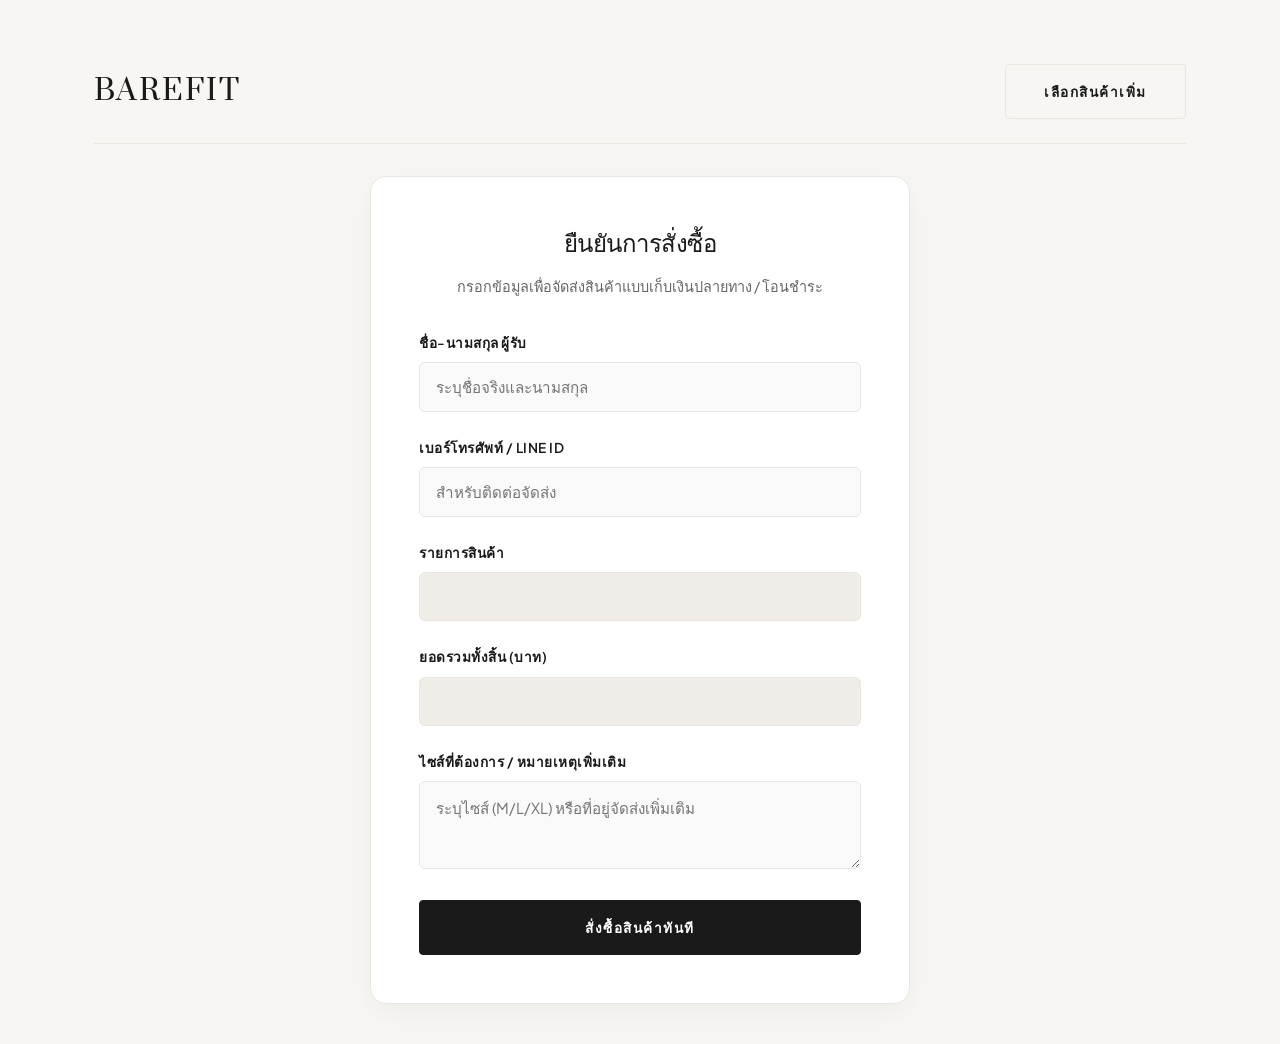
==== order.html @ 04f54b13 "Add files via upload" ====
<!DOCTYPE html>
<html lang="th">
<head>
  <meta charset="UTF-8">
  <meta name="viewport" content="width=device-width, initial-scale=1.0">
  <title>Checkout | BareFit Underwear</title>
  <link rel="stylesheet" href="style.css">
</head>
<body>
  <div class="container">
    <header class="nav-header">
      <a href="index.html" class="brand-logo">BareFit</a>
      <a href="product.html" class="btn btn-secondary">เลือกสินค้าเพิ่ม</a>
    </header>

    <div class="form-card">
      <h2 style="text-align: center; margin-bottom: 0.5rem;">ยืนยันการสั่งซื้อ</h2>
      <p style="text-align: center; color: var(--text-muted); font-size: 0.9rem; margin-bottom: 2rem;">กรอกข้อมูลเพื่อจัดส่งสินค้าแบบเก็บเงินปลายทาง / โอนชำระ</p>
      
      <form id="orderForm">
        <div class="form-group">
          <label>ชื่อ-นามสกุล ผู้รับ</label>
          <input type="text" id="customerName" placeholder="ระบุชื่อจริงและนามสกุล" required>
        </div>
        <div class="form-group">
          <label>เบอร์โทรศัพท์ / LINE ID</label>
          <input type="text" id="contact" placeholder="สำหรับติดต่อจัดส่ง" required>
        </div>
        <div class="form-group">
          <label>รายการสินค้า</label>
          <input type="text" id="items" readonly style="background:#f0ede8; color:#333; font-weight:600;">
        </div>
        <div class="form-group">
          <label>ยอดรวมทั้งสิ้น (บาท)</label>
          <input type="number" id="total" readonly style="background:#f0ede8; color:#333; font-weight:600;">
        </div>
        <div class="form-group">
          <label>ไซส์ที่ต้องการ / หมายเหตุเพิ่มเติม</label>
          <textarea id="note" rows="3" placeholder="ระบุไซส์ (M/L/XL) หรือที่อยู่จัดส่งเพิ่มเติม"></textarea>
        </div>
        <button type="submit" class="btn" style="width:100%;">สั่งซื้อสินค้าทันที</button>
      </form>
    </div>
  </div>
  <script src="script.js"></script>
</body>
</html>
---- style.css ----
@import url('https://fonts.googleapis.com/css2?family=Plus+Jakarta+Sans:wght@300;400;500;600&family=Prata&display=swap');

:root {
  --bg-color: #f7f6f3;
  --card-bg: #ffffff;
  --text-main: #1a1a1a;
  --text-muted: #666666;
  --accent-gold: #c5a059;
  --border-light: #e8e6e1;
  --border-dark: #1a1a1a;
  --shadow-soft: 0 10px 30px rgba(0, 0, 0, 0.04);
  --shadow-hover: 0 15px 35px rgba(0, 0, 0, 0.08);

  --seamless-tag: #d8c8b8;
  --cotton-tag: #b8c8d8;
  --sport-tag: #a8b8a8;
  --lounge-tag: #d8b8b8;
}

* { box-sizing: border-box; margin: 0; padding: 0; }

body {
  font-family: 'Plus Jakarta Sans', sans-serif;
  background-color: var(--bg-color);
  color: var(--text-main);
  line-height: 1.7;
  -webkit-font-smoothing: antialiased;
}

h1, h2, h3 {
  font-family: 'Prata', serif;
  font-weight: 400;
  letter-spacing: -0.02em;
}

a { text-decoration: none; color: inherit; }

.container { max-width: 1140px; margin: 0 auto; padding: 2.5rem 1.5rem; }

/* Navbar */
.nav-header {
  display: flex;
  justify-content: space-between;
  align-items: center;
  padding: 1.5rem 0;
  border-bottom: 1px solid var(--border-light);
  margin-bottom: 2rem;
}

.brand-logo {
  font-family: 'Prata', serif;
  font-size: 1.8rem;
  letter-spacing: 2px;
  text-transform: uppercase;
}

/* Hero Section */
.hero {
  text-align: center;
  padding: 7rem 1.5rem;
  background: #ffffff;
  border-radius: 16px;
  box-shadow: var(--shadow-soft);
  margin-bottom: 3.5rem;
  border: 1px solid var(--border-light);
}

.hero h1 { font-size: 3rem; margin-bottom: 1.2rem; line-height: 1.2; }
.hero p { color: var(--text-muted); font-size: 1.1rem; max-width: 600px; margin: 0 auto 2.5rem; }

/* Buttons */
.btn {
  display: inline-block;
  padding: 0.95rem 2.4rem;
  border: 1px solid var(--border-dark);
  background: var(--border-dark);
  color: #fff;
  font-size: 0.85rem;
  font-weight: 600;
  text-transform: uppercase;
  letter-spacing: 1.5px;
  border-radius: 4px;
  cursor: pointer;
  transition: all 0.3s cubic-bezier(0.16, 1, 0.3, 1);
}

.btn:hover {
  background: transparent;
  color: var(--border-dark);
  transform: translateY(-2px);
}

.btn-secondary {
  background: transparent;
  color: var(--border-dark);
  border: 1px solid var(--border-light);
}

.btn-secondary:hover {
  border-color: var(--border-dark);
  background: var(--border-dark);
  color: #fff;
}

/* Grid & Cards */
.mood-grid, .product-grid {
  display: grid;
  grid-template-columns: repeat(auto-fill, minmax(260px, 1fr));
  gap: 2rem;
}

.card {
  background: var(--card-bg);
  border: 1px solid var(--border-light);
  border-radius: 12px;
  padding: 1.5rem;
  text-align: left;
  transition: all 0.3s ease;
  position: relative;
  overflow: hidden;
  display: flex;
  flex-direction: column;
}

.card:hover {
  transform: translateY(-6px);
  box-shadow: var(--shadow-hover);
}

.card img {
  width: 100%;
  aspect-ratio: 1/1;
  object-fit: cover;
  border-radius: 8px;
  margin-bottom: 1.2rem;
  background-color: #f0ede8;
}

.card h3 { font-size: 1.2rem; margin-bottom: 0.4rem; }
.card p { color: var(--text-muted); font-size: 0.88rem; margin-bottom: 1.2rem; flex-grow: 1; }
.card .price { font-size: 1.1rem; font-weight: 600; color: var(--text-main); margin-bottom: 1rem; }

/* Category Tags */
.card-tag {
  display: inline-block;
  font-size: 0.7rem;
  font-weight: 600;
  text-transform: uppercase;
  letter-spacing: 1px;
  padding: 0.25rem 0.6rem;
  border-radius: 4px;
  margin-bottom: 0.8rem;
  width: fit-content;
}

.tag-seamless { background: var(--seamless-tag); color: #fff; }
.tag-cotton { background: var(--cotton-tag); color: #fff; }
.tag-sport { background: var(--sport-tag); color: #fff; }
.tag-lounge { background: var(--lounge-tag); color: #fff; }

/* Filter Bar */
#filter-bar {
  display: flex;
  justify-content: center;
  gap: 0.8rem;
  flex-wrap: wrap;
  margin-bottom: 3rem;
}

#filter-bar button {
  padding: 0.6rem 1.4rem;
  border: 1px solid var(--border-light);
  background: var(--card-bg);
  color: var(--text-muted);
  border-radius: 30px;
  font-size: 0.85rem;
  font-weight: 500;
  cursor: pointer;
  transition: all 0.2s ease;
}

#filter-bar button:hover, #filter-bar button.active {
  border-color: var(--border-dark);
  background: var(--border-dark);
  color: #fff;
}

/* Forms */
.form-card {
  background: #fff;
  padding: 3rem;
  border-radius: 16px;
  border: 1px solid var(--border-light);
  box-shadow: var(--shadow-soft);
  max-width: 540px;
  margin: 0 auto;
}

.form-group { margin-bottom: 1.5rem; text-align: left; }
.form-group label { display: block; margin-bottom: 0.5rem; font-size: 0.85rem; font-weight: 600; text-transform: uppercase; letter-spacing: 0.5px; }
.form-group input, .form-group textarea {
  width: 100%;
  padding: 0.9rem 1rem;
  border: 1px solid var(--border-light);
  border-radius: 6px;
  font-family: inherit;
  font-size: 0.95rem;
  background: #fafafa;
  transition: border 0.2s ease;
}

.form-group input:focus, .form-group textarea:focus {
  outline: none;
  border-color: var(--border-dark);
  background: #fff;
}

/* Table */
.table-container {
  background: #fff;
  border-radius: 12px;
  border: 1px solid var(--border-light);
  overflow-x: auto;
  box-shadow: var(--shadow-soft);
}

table { width: 100%; border-collapse: collapse; text-align: left; font-size: 0.9rem; }
th { background: #fafafa; padding: 1.2rem 1rem; font-weight: 600; border-bottom: 1px solid var(--border-light); }
td { padding: 1.2rem 1rem; border-bottom: 1px solid var(--border-light); }
tr:last-child td { border-bottom: none; }
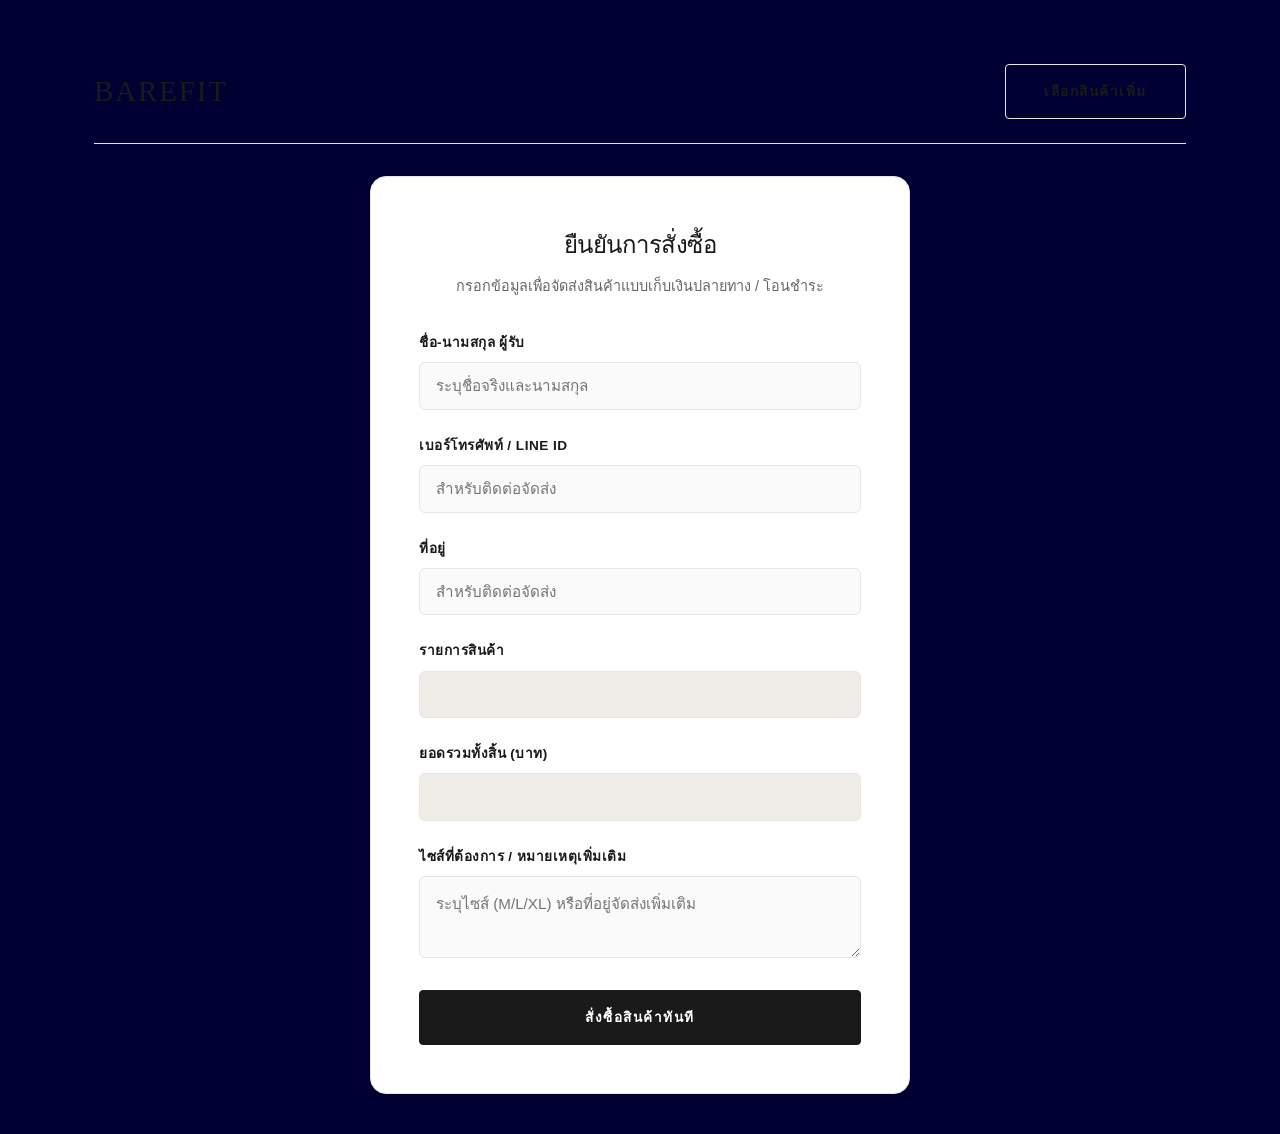
==== commit c7a46d82: "Update order.html" ====
--- a/order.html
+++ b/order.html
@@ -27,6 +27,10 @@
           <input type="text" id="contact" placeholder="สำหรับติดต่อจัดส่ง" required>
         </div>
         <div class="form-group">
+          <label>ที่อยู่</label>
+          <input type="text" id="contact" placeholder="สำหรับติดต่อจัดส่ง" required>
+        </div>
+        <div class="form-group">
           <label>รายการสินค้า</label>
           <input type="text" id="items" readonly style="background:#f0ede8; color:#333; font-weight:600;">
         </div>
--- a/style.css
+++ b/style.css
@@ -1,7 +1,7 @@
-@import url('https://fonts.googleapis.com/css2?family=Plus+Jakarta+Sans:wght@300;400;500;600&family=Prata&display=swap');
+@import url(''https://fonts.googleapis.com/css2?family=Plus+Jakarta+Sans:wght@300;400;500;600&family=Prata&display=swap'');
 
 :root {
-  --bg-color: #f7f6f3;
+  --bg-color: #000033;
   --card-bg: #ffffff;
   --text-main: #1a1a1a;
   --text-muted: #666666;
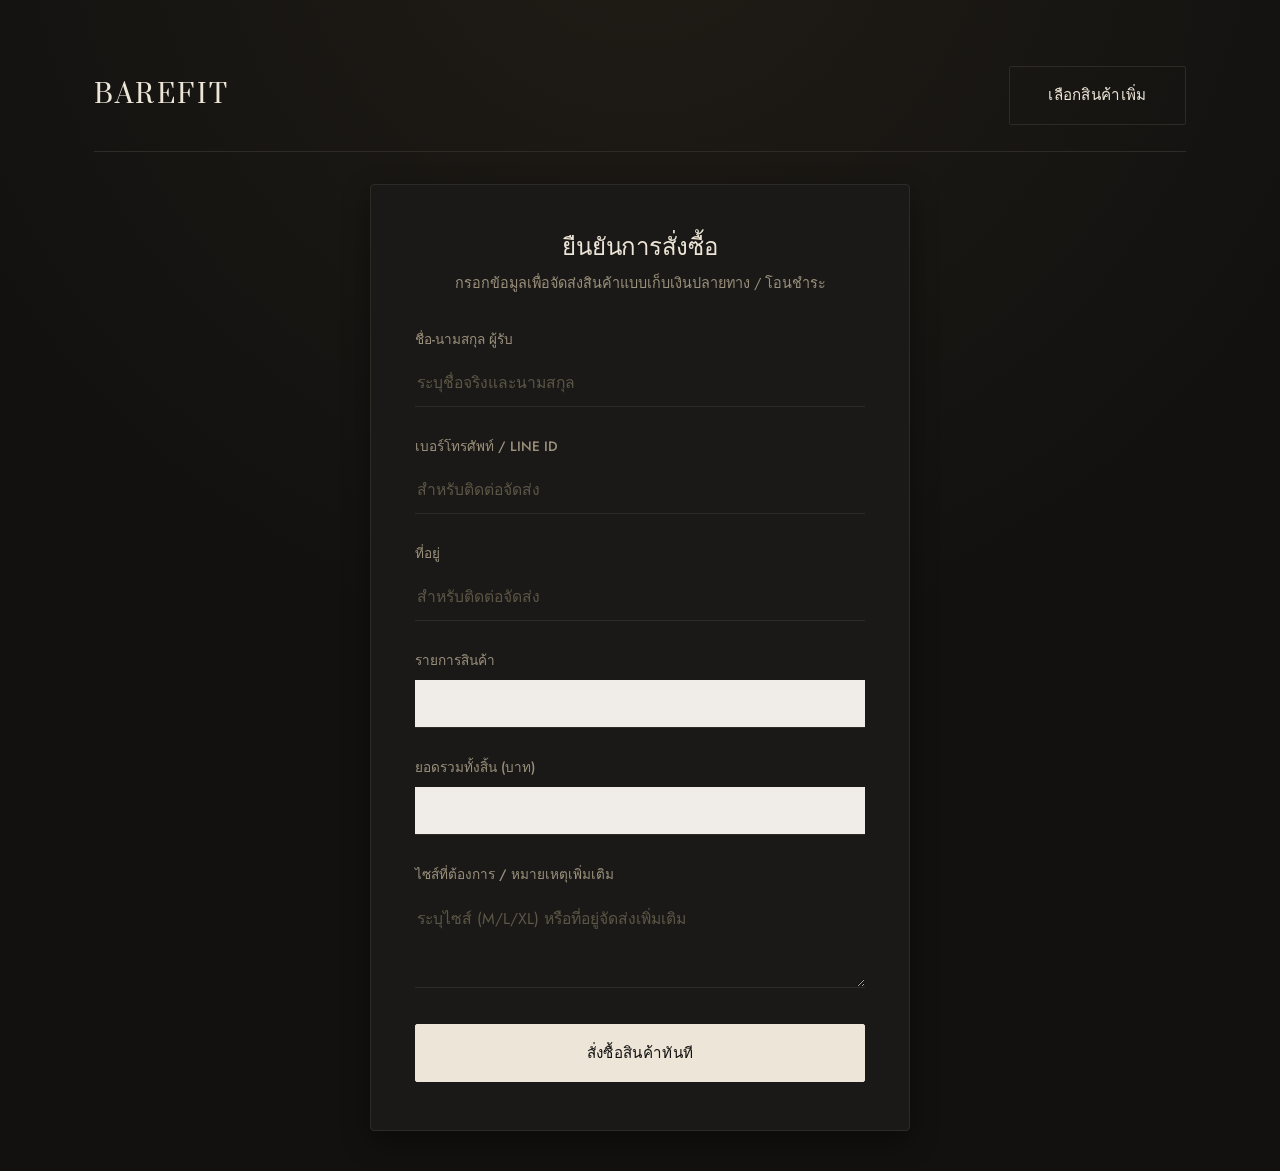
==== commit e4d3db6c: "Update order.html" ====
--- a/order.html
+++ b/order.html
@@ -3,7 +3,7 @@
 <head>
   <meta charset="UTF-8">
   <meta name="viewport" content="width=device-width, initial-scale=1.0">
-  <title>Checkout | BareFit Underwear</title>
+  <title>Checkout | 7GUY</title>
   <link rel="stylesheet" href="style.css">
 </head>
 <body>
--- a/style.css
+++ b/style.css
@@ -1,27 +1,36 @@
-@import url(''https://fonts.googleapis.com/css2?family=Plus+Jakarta+Sans:wght@300;400;500;600&family=Prata&display=swap'');
+@import url('https://fonts.googleapis.com/css2?family=Jost:wght@300;400;500;600&family=Prata&display=swap');
 
 :root {
-  --bg-color: #000033;
-  --card-bg: #ffffff;
-  --text-main: #1a1a1a;
-  --text-muted: #666666;
-  --accent-gold: #c5a059;
-  --border-light: #e8e6e1;
-  --border-dark: #1a1a1a;
-  --shadow-soft: 0 10px 30px rgba(0, 0, 0, 0.04);
-  --shadow-hover: 0 15px 35px rgba(0, 0, 0, 0.08);
-
-  --seamless-tag: #d8c8b8;
-  --cotton-tag: #b8c8d8;
-  --sport-tag: #a8b8a8;
-  --lounge-tag: #d8b8b8;
+  /* Core palette — deep charcoal, warm ivory, brass accent */
+  --bg-color: #121110;
+  --card-bg: #1B1917;
+  --ink: #121110;
+  --text-main: #EDE6D8;
+  --text-muted: #9A907C;
+  --accent-gold: #C9A15B;
+  --border-light: #2E2B26;
+  --border-dark: #EDE6D8;
+  --shadow-soft: 0 10px 28px rgba(0, 0, 0, 0.4);
+  --shadow-hover: 0 20px 44px rgba(0, 0, 0, 0.55);
+
+  /* Mood tags — tuned brighter to read clearly on a dark card */
+  --seamless-tag: #C9A15B;
+  --cotton-tag: #A9B78C;
+  --sport-tag: #7FA079;
+  --lounge-tag: #C08A98;
+
+  --radius-sm: 2px;
+  --radius-md: 4px;
+  --ease: cubic-bezier(0.16, 1, 0.3, 1);
 }
 
 * { box-sizing: border-box; margin: 0; padding: 0; }
 
 body {
-  font-family: 'Plus Jakarta Sans', sans-serif;
+  font-family: 'Jost', sans-serif;
+  font-weight: 400;
   background-color: var(--bg-color);
+  background-image: radial-gradient(circle at 50% -10%, rgba(201, 161, 91, 0.08), transparent 55%);
   color: var(--text-main);
   line-height: 1.7;
   -webkit-font-smoothing: antialiased;
@@ -30,58 +39,100 @@
 h1, h2, h3 {
   font-family: 'Prata', serif;
   font-weight: 400;
-  letter-spacing: -0.02em;
+  letter-spacing: -0.01em;
+  line-height: 1.25;
 }
 
 a { text-decoration: none; color: inherit; }
 
 .container { max-width: 1140px; margin: 0 auto; padding: 2.5rem 1.5rem; }
 
-/* Navbar */
+/* ============ Navbar ============ */
 .nav-header {
   display: flex;
   justify-content: space-between;
   align-items: center;
-  padding: 1.5rem 0;
+  padding: 1.6rem 0;
   border-bottom: 1px solid var(--border-light);
   margin-bottom: 2rem;
 }
 
 .brand-logo {
   font-family: 'Prata', serif;
-  font-size: 1.8rem;
-  letter-spacing: 2px;
+  font-size: 1.6rem;
+  letter-spacing: 2.5px;
   text-transform: uppercase;
-}
-
-/* Hero Section */
+  color: var(--text-main);
+}
+
+.nav-header nav a {
+  font-size: 0.92rem;
+  color: var(--text-muted);
+  margin-left: 2rem;
+  padding-bottom: 4px;
+  border-bottom: 1px solid transparent;
+  transition: color 0.25s var(--ease), border-color 0.25s var(--ease);
+}
+
+.nav-header nav a:hover,
+.nav-header nav a.active {
+  color: var(--text-main);
+  border-color: var(--accent-gold);
+}
+
+/* ============ Hero Section ============ */
 .hero {
-  text-align: center;
-  padding: 7rem 1.5rem;
-  background: #ffffff;
-  border-radius: 16px;
+  text-align: left;
+  padding: 6rem 3.5rem;
+  background: var(--card-bg);
+  border-radius: var(--radius-md);
   box-shadow: var(--shadow-soft);
   margin-bottom: 3.5rem;
   border: 1px solid var(--border-light);
 }
 
-.hero h1 { font-size: 3rem; margin-bottom: 1.2rem; line-height: 1.2; }
-.hero p { color: var(--text-muted); font-size: 1.1rem; max-width: 600px; margin: 0 auto 2.5rem; }
-
-/* Buttons */
+.hero h1 {
+  font-size: clamp(2.4rem, 4.5vw, 3.6rem);
+  max-width: 15ch;
+  margin-bottom: 1.6rem;
+  padding-bottom: 1.6rem;
+  position: relative;
+  color: var(--text-main);
+}
+
+.hero h1::after {
+  content: '';
+  position: absolute;
+  bottom: 0;
+  left: 0;
+  width: 64px;
+  height: 2px;
+  background: var(--accent-gold);
+}
+
+.hero p {
+  color: var(--text-muted);
+  font-size: 1.08rem;
+  max-width: 46ch;
+  margin: 0 0 2.5rem;
+}
+
+/* ============ Buttons ============ */
+/* Light ivory fill on dark surfaces reads as the premium move here,
+   rather than a bright accent color block. */
 .btn {
   display: inline-block;
-  padding: 0.95rem 2.4rem;
+  padding: 1rem 2.4rem;
   border: 1px solid var(--border-dark);
   background: var(--border-dark);
-  color: #fff;
-  font-size: 0.85rem;
-  font-weight: 600;
-  text-transform: uppercase;
-  letter-spacing: 1.5px;
-  border-radius: 4px;
+  color: var(--ink);
+  font-family: 'Jost', sans-serif;
+  font-size: 0.95rem;
+  font-weight: 500;
+  letter-spacing: 0.02em;
+  border-radius: var(--radius-sm);
   cursor: pointer;
-  transition: all 0.3s cubic-bezier(0.16, 1, 0.3, 1);
+  transition: background 0.35s var(--ease), color 0.35s var(--ease), transform 0.35s var(--ease);
 }
 
 .btn:hover {
@@ -92,17 +143,17 @@
 
 .btn-secondary {
   background: transparent;
-  color: var(--border-dark);
+  color: var(--text-main);
   border: 1px solid var(--border-light);
 }
 
 .btn-secondary:hover {
   border-color: var(--border-dark);
   background: var(--border-dark);
-  color: #fff;
-}
-
-/* Grid & Cards */
+  color: var(--ink);
+}
+
+/* ============ Grid & Cards ============ */
 .mood-grid, .product-grid {
   display: grid;
   grid-template-columns: repeat(auto-fill, minmax(260px, 1fr));
@@ -112,10 +163,10 @@
 .card {
   background: var(--card-bg);
   border: 1px solid var(--border-light);
-  border-radius: 12px;
-  padding: 1.5rem;
+  border-radius: var(--radius-md);
+  padding: 1.4rem 1.4rem 1.8rem;
   text-align: left;
-  transition: all 0.3s ease;
+  transition: transform 0.35s var(--ease), border-color 0.35s var(--ease), box-shadow 0.35s var(--ease);
   position: relative;
   overflow: hidden;
   display: flex;
@@ -124,6 +175,7 @@
 
 .card:hover {
   transform: translateY(-6px);
+  border-color: var(--accent-gold);
   box-shadow: var(--shadow-hover);
 }
 
@@ -131,34 +183,42 @@
   width: 100%;
   aspect-ratio: 1/1;
   object-fit: cover;
-  border-radius: 8px;
+  border-radius: var(--radius-sm);
   margin-bottom: 1.2rem;
-  background-color: #f0ede8;
-}
-
-.card h3 { font-size: 1.2rem; margin-bottom: 0.4rem; }
+  background-color: #26221D;
+  filter: grayscale(10%) brightness(0.96);
+  transition: filter 0.5s var(--ease), transform 0.6s var(--ease);
+}
+
+.card:hover img {
+  filter: grayscale(0%) brightness(1);
+  transform: scale(1.015);
+}
+
+.card h3 { font-size: 1.15rem; margin-bottom: 0.4rem; color: var(--text-main); }
 .card p { color: var(--text-muted); font-size: 0.88rem; margin-bottom: 1.2rem; flex-grow: 1; }
-.card .price { font-size: 1.1rem; font-weight: 600; color: var(--text-main); margin-bottom: 1rem; }
-
-/* Category Tags */
+.card .price { font-size: 1.05rem; font-weight: 500; font-family: 'Prata', serif; color: var(--accent-gold); margin-bottom: 1rem; }
+
+/* ============ Category Tags ============ */
 .card-tag {
   display: inline-block;
-  font-size: 0.7rem;
-  font-weight: 600;
-  text-transform: uppercase;
-  letter-spacing: 1px;
-  padding: 0.25rem 0.6rem;
-  border-radius: 4px;
-  margin-bottom: 0.8rem;
+  font-family: 'Prata', serif;
+  font-style: italic;
+  font-size: 0.82rem;
+  font-weight: 400;
+  letter-spacing: 0.01em;
+  padding-bottom: 0.2rem;
+  border-bottom: 1px solid currentColor;
+  margin-bottom: 0.9rem;
   width: fit-content;
 }
 
-.tag-seamless { background: var(--seamless-tag); color: #fff; }
-.tag-cotton { background: var(--cotton-tag); color: #fff; }
-.tag-sport { background: var(--sport-tag); color: #fff; }
-.tag-lounge { background: var(--lounge-tag); color: #fff; }
-
-/* Filter Bar */
+.tag-seamless { color: var(--seamless-tag); }
+.tag-cotton { color: var(--cotton-tag); }
+.tag-sport { color: var(--sport-tag); }
+.tag-lounge { color: var(--lounge-tag); }
+
+/* ============ Filter Bar ============ */
 #filter-bar {
   display: flex;
   justify-content: center;
@@ -168,63 +228,108 @@
 }
 
 #filter-bar button {
-  padding: 0.6rem 1.4rem;
+  padding: 0.65rem 1.5rem;
   border: 1px solid var(--border-light);
   background: var(--card-bg);
   color: var(--text-muted);
   border-radius: 30px;
-  font-size: 0.85rem;
+  font-family: 'Jost', sans-serif;
+  font-size: 0.88rem;
   font-weight: 500;
   cursor: pointer;
-  transition: all 0.2s ease;
-}
-
-#filter-bar button:hover, #filter-bar button.active {
+  transition: all 0.25s var(--ease);
+}
+
+#filter-bar button:hover,
+#filter-bar button.active {
   border-color: var(--border-dark);
   background: var(--border-dark);
-  color: #fff;
-}
-
-/* Forms */
+  color: var(--ink);
+}
+
+/* ============ Forms ============ */
 .form-card {
-  background: #fff;
-  padding: 3rem;
-  border-radius: 16px;
+  background: var(--card-bg);
+  padding: 3rem 2.75rem;
+  border-radius: var(--radius-md);
   border: 1px solid var(--border-light);
   box-shadow: var(--shadow-soft);
   max-width: 540px;
   margin: 0 auto;
 }
 
-.form-group { margin-bottom: 1.5rem; text-align: left; }
-.form-group label { display: block; margin-bottom: 0.5rem; font-size: 0.85rem; font-weight: 600; text-transform: uppercase; letter-spacing: 0.5px; }
+.form-group { margin-bottom: 1.75rem; text-align: left; }
+
+.form-group label {
+  display: block;
+  margin-bottom: 0.5rem;
+  font-size: 0.85rem;
+  font-weight: 500;
+  color: var(--text-muted);
+}
+
 .form-group input, .form-group textarea {
   width: 100%;
-  padding: 0.9rem 1rem;
-  border: 1px solid var(--border-light);
-  border-radius: 6px;
+  padding: 0.75rem 0.15rem;
+  border: none;
+  border-bottom: 1px solid var(--border-light);
+  border-radius: 0;
   font-family: inherit;
-  font-size: 0.95rem;
-  background: #fafafa;
-  transition: border 0.2s ease;
-}
+  font-size: 0.98rem;
+  color: var(--text-main);
+  background: transparent;
+  transition: border-color 0.25s var(--ease);
+}
+
+.form-group input::placeholder, .form-group textarea::placeholder { color: #5C5646; }
 
 .form-group input:focus, .form-group textarea:focus {
   outline: none;
-  border-color: var(--border-dark);
-  background: #fff;
-}
-
-/* Table */
+  border-color: var(--accent-gold);
+}
+
+/* ============ Table ============ */
 .table-container {
-  background: #fff;
-  border-radius: 12px;
+  background: var(--card-bg);
+  border-radius: var(--radius-md);
   border: 1px solid var(--border-light);
   overflow-x: auto;
   box-shadow: var(--shadow-soft);
 }
 
-table { width: 100%; border-collapse: collapse; text-align: left; font-size: 0.9rem; }
-th { background: #fafafa; padding: 1.2rem 1rem; font-weight: 600; border-bottom: 1px solid var(--border-light); }
-td { padding: 1.2rem 1rem; border-bottom: 1px solid var(--border-light); }
+table { width: 100%; border-collapse: collapse; text-align: left; font-size: 0.92rem; }
+
+th {
+  background: transparent;
+  padding: 1.2rem 1.25rem;
+  font-family: 'Jost', sans-serif;
+  font-weight: 600;
+  letter-spacing: 0.01em;
+  color: var(--text-main);
+  border-bottom: 2px solid var(--border-dark);
+}
+
+td { padding: 1.2rem 1.25rem; border-bottom: 1px solid var(--border-light); color: var(--text-muted); }
 tr:last-child td { border-bottom: none; }
+
+/* ============ Accessibility & motion ============ */
+a:focus-visible,
+button:focus-visible,
+input:focus-visible,
+textarea:focus-visible {
+  outline: 2px solid var(--accent-gold);
+  outline-offset: 2px;
+}
+
+@media (prefers-reduced-motion: reduce) {
+  * { transition: none !important; animation: none !important; }
+}
+
+/* ============ Responsive ============ */
+@media (max-width: 640px) {
+  .hero { padding: 3.5rem 1.5rem; }
+  .hero h1 { max-width: none; }
+  .nav-header { flex-direction: column; gap: 1rem; align-items: flex-start; }
+  .nav-header nav a { margin-left: 0; margin-right: 1.5rem; }
+  .form-card { padding: 2rem 1.5rem; }
+}
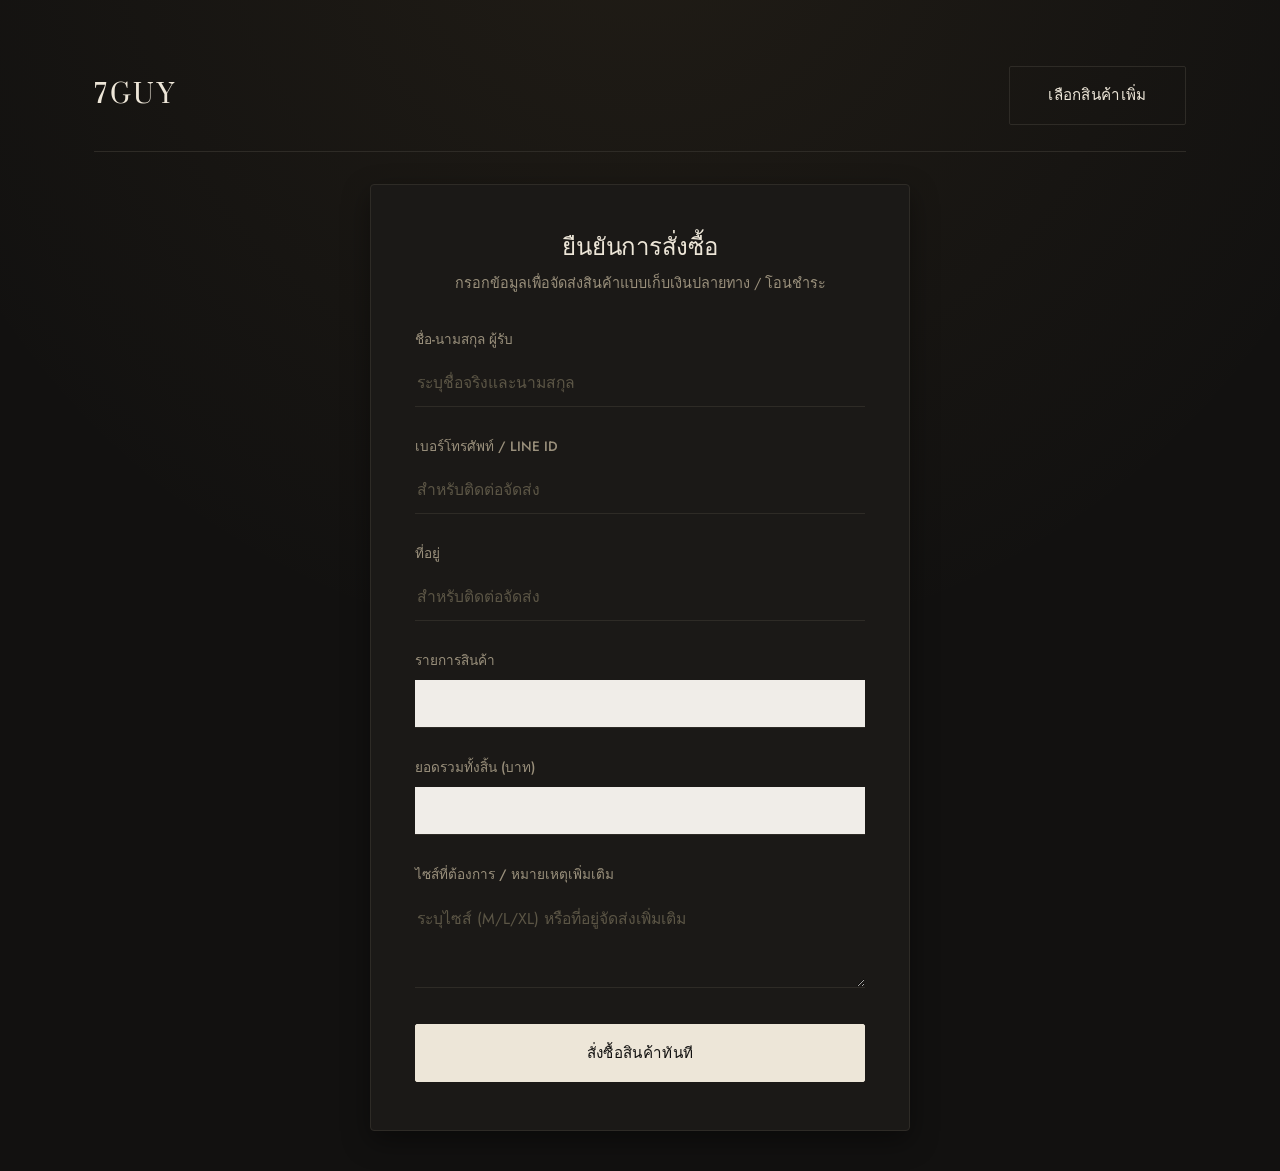
==== commit 0eb2370f: "Update order.html" ====
--- a/order.html
+++ b/order.html
@@ -9,7 +9,7 @@
 <body>
   <div class="container">
     <header class="nav-header">
-      <a href="index.html" class="brand-logo">BareFit</a>
+      <a href="index.html" class="brand-logo">7GUY</a>
       <a href="product.html" class="btn btn-secondary">เลือกสินค้าเพิ่ม</a>
     </header>
 
